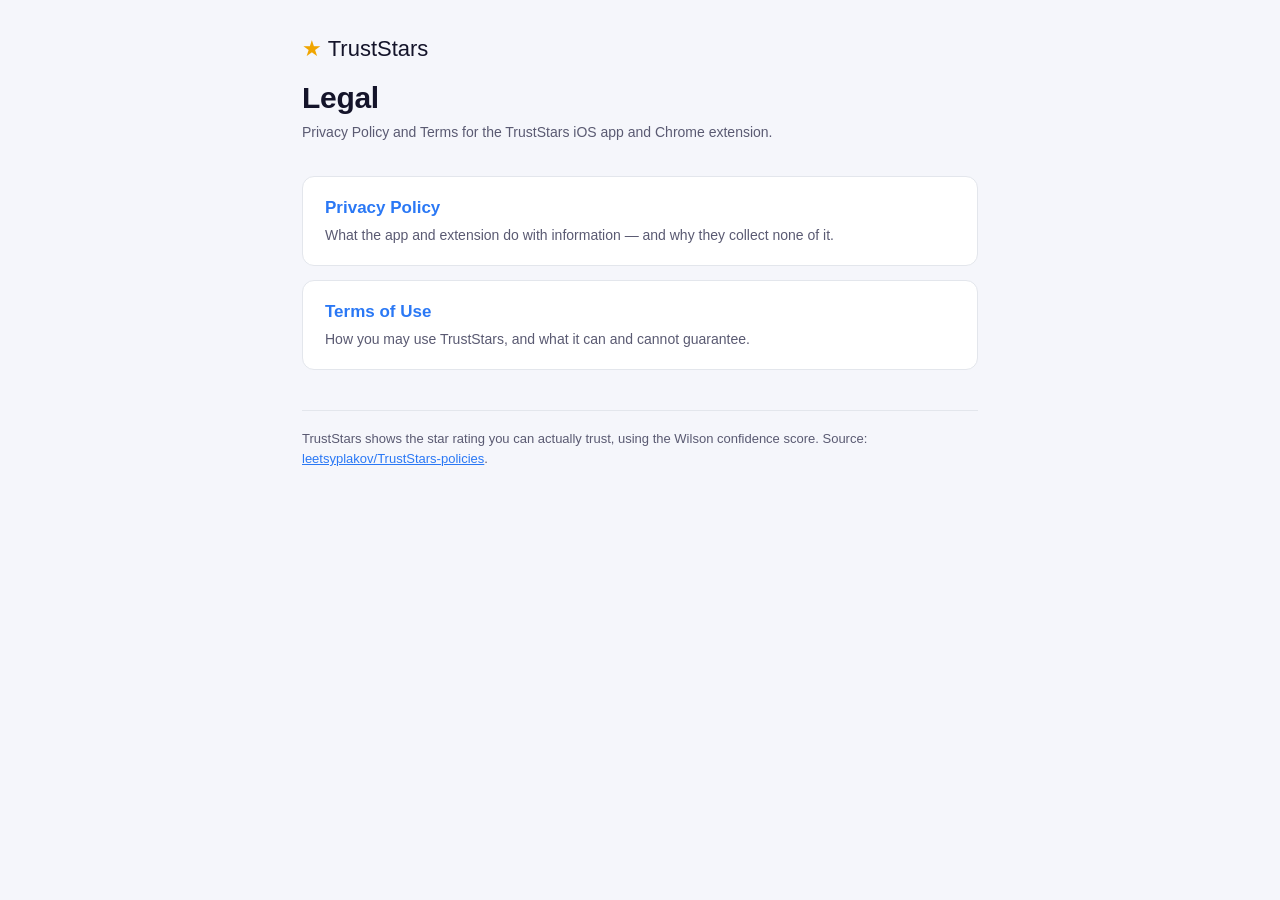
==== index.html @ 1eb6f5e9 "TrustStars legal: privacy policy and terms Static GitHub Pages site for the TrustStars app + Chrome " ====
<!doctype html>
<html lang="en">
<head>
<meta charset="utf-8" />
<meta name="viewport" content="width=device-width, initial-scale=1" />
<title>TrustStars — Legal</title>
<link rel="stylesheet" href="style.css" />
</head>
<body>
<div class="wrap">
    <header>
        <div class="brand"><span class="star">★</span> TrustStars</div>
        <h1>Legal</h1>
        <p class="lede">Privacy Policy and Terms for the TrustStars iOS app and Chrome extension.</p>
    </header>

    <a class="list-card" href="privacy.html">
        <h3>Privacy Policy</h3>
        <p>What the app and extension do with information — and why they collect none of it.</p>
    </a>

    <a class="list-card" href="terms.html">
        <h3>Terms of Use</h3>
        <p>How you may use TrustStars, and what it can and cannot guarantee.</p>
    </a>

    <footer>
        TrustStars shows the star rating you can actually trust, using the Wilson confidence score.
        Source: <a href="https://github.com/leetsyplakov/TrustStars-policies" target="_blank" rel="noopener">leetsyplakov/TrustStars-policies</a>.
    </footer>
</div>
</body>
</html>
---- style.css ----
:root {
    --bg: #f5f6fb;
    --card: #ffffff;
    --text: #14142a;
    --muted: #5a5a72;
    --accent: #2a78f5;
    --star: #f0a500;
    --border: #e3e6ec;
    --code-bg: #eef1f8;
}

@media (prefers-color-scheme: dark) {
    :root {
        --bg: #0f1426;
        --card: #1a2138;
        --text: #ecedf6;
        --muted: #a3a8bd;
        --accent: #6fa8ff;
        --star: #ffc73a;
        --border: #2a3350;
        --code-bg: #1f2742;
    }
}

* { box-sizing: border-box; }
html { -webkit-text-size-adjust: 100%; }
body {
    margin: 0;
    background: var(--bg);
    color: var(--text);
    font: 16px/1.55 -apple-system, BlinkMacSystemFont, "SF Pro Text", Helvetica, Arial, sans-serif;
}
.wrap { max-width: 720px; margin: 0 auto; padding: 32px 22px 80px; }
header { margin-bottom: 32px; }
header a { color: var(--accent); text-decoration: none; font-size: 14px; letter-spacing: 0.02em; }
.brand { font-size: 22px; }
.brand .star { color: var(--star); }
h1 { font-size: 30px; line-height: 1.2; margin: 14px 0 6px; letter-spacing: -0.01em; }
.lede { color: var(--muted); margin: 0 0 28px; font-size: 14px; }
h2 { font-size: 18px; margin: 32px 0 8px; letter-spacing: 0.01em; }
p, ul { margin: 0 0 12px; }
ul { padding-left: 20px; }
li { margin: 4px 0; }
a { color: var(--accent); }
strong { color: var(--text); }
.card {
    background: var(--card); border: 1px solid var(--border); border-radius: 14px;
    padding: 24px 28px; box-shadow: 0 1px 2px rgba(20, 20, 42, 0.05);
}
code { background: var(--code-bg); padding: 1px 6px; border-radius: 4px; font: 13px/1.5 "SF Mono", Menlo, monospace; }
footer { margin-top: 40px; padding-top: 18px; border-top: 1px solid var(--border); color: var(--muted); font-size: 13px; }
footer a { color: var(--accent); }
.list-card {
    display: block; padding: 18px 22px; margin-top: 14px;
    background: var(--card); border: 1px solid var(--border); border-radius: 12px;
    text-decoration: none; color: var(--text);
    transition: transform 0.1s ease, box-shadow 0.1s ease;
}
.list-card:hover { transform: translateY(-1px); box-shadow: 0 4px 14px rgba(42, 120, 245, 0.12); }
.list-card h3 { margin: 0 0 4px; font-size: 17px; color: var(--accent); }
.list-card p { margin: 0; color: var(--muted); font-size: 14px; }
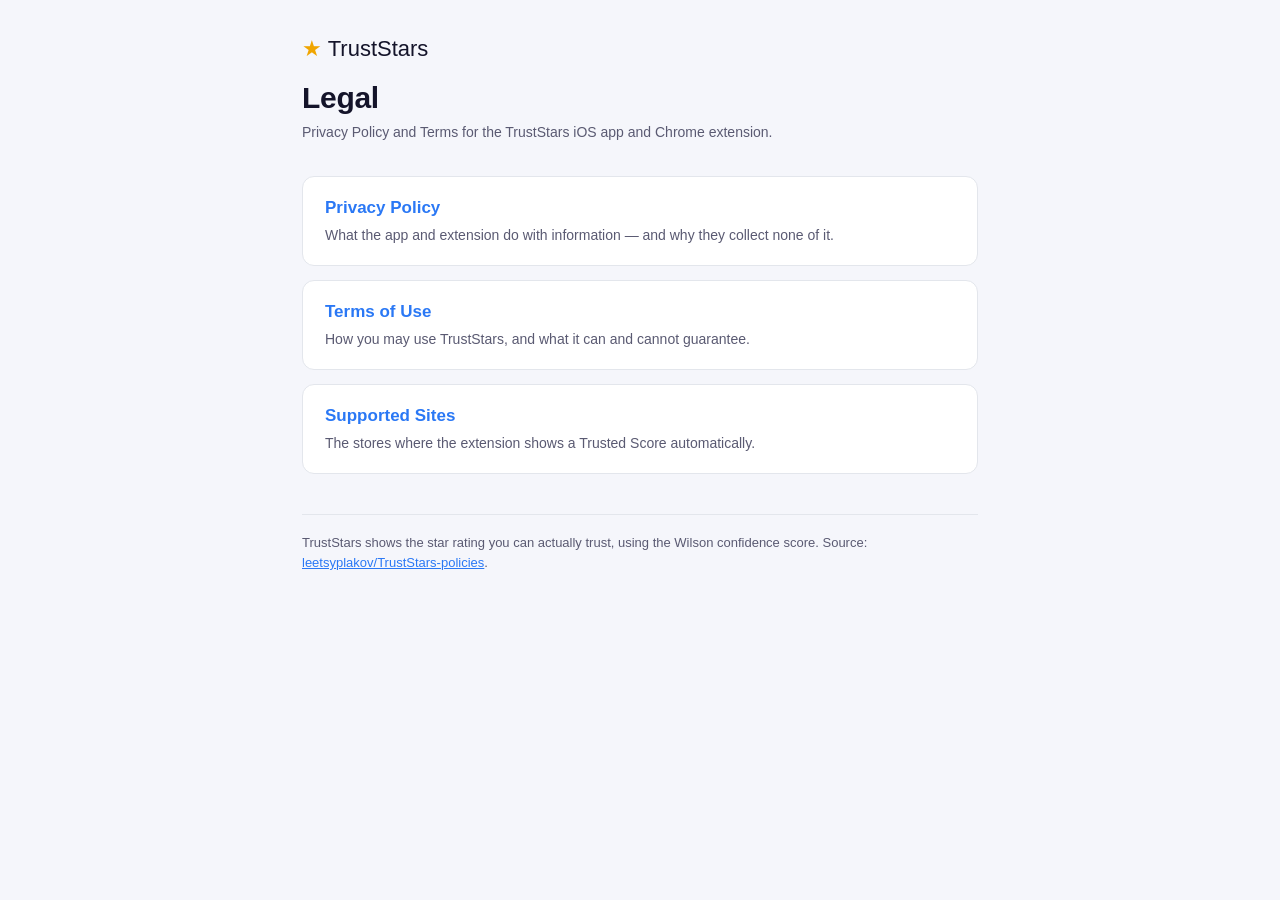
==== commit f1d4b865: "Add Supported Sites page; publish updated privacy policy Co-Authored-By: Claude Opus 4.8 <noreply@an" ====
--- a/index.html
+++ b/index.html
@@ -24,6 +24,11 @@
         <p>How you may use TrustStars, and what it can and cannot guarantee.</p>
     </a>
 
+    <a class="list-card" href="supported-sites.html">
+        <h3>Supported Sites</h3>
+        <p>The stores where the extension shows a Trusted Score automatically.</p>
+    </a>
+
     <footer>
         TrustStars shows the star rating you can actually trust, using the Wilson confidence score.
         Source: <a href="https://github.com/leetsyplakov/TrustStars-policies" target="_blank" rel="noopener">leetsyplakov/TrustStars-policies</a>.
--- a/style.css
+++ b/style.css
@@ -59,3 +59,9 @@
 .list-card:hover { transform: translateY(-1px); box-shadow: 0 4px 14px rgba(42, 120, 245, 0.12); }
 .list-card h3 { margin: 0 0 4px; font-size: 17px; color: var(--accent); }
 .list-card p { margin: 0; color: var(--muted); font-size: 14px; }
+.sites { width: 100%; border-collapse: collapse; margin: 8px 0 4px; font-size: 14px; }
+.sites th, .sites td { text-align: left; padding: 9px 10px; border-bottom: 1px solid var(--border); vertical-align: top; }
+.sites th { color: var(--muted); font-size: 11px; text-transform: uppercase; letter-spacing: 0.06em; }
+.sites td:first-child { font-weight: 600; white-space: nowrap; padding-right: 18px; }
+.sites code { font-size: 12px; }
+.note { color: var(--muted); font-size: 13px; margin-top: 14px; }
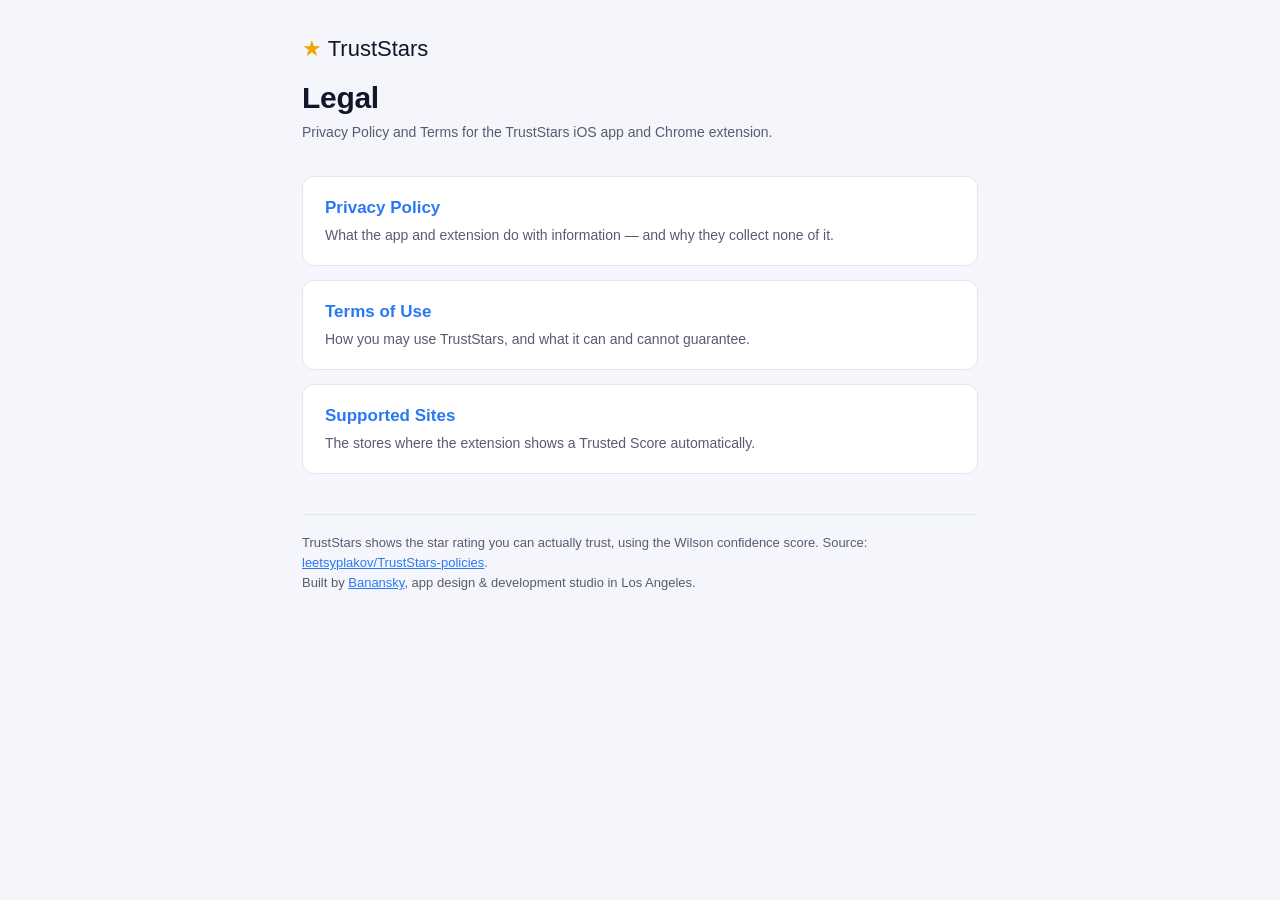
==== commit dfe38b24: "Footer: link to Banansky (app studio behind the app)" ====
--- a/index.html
+++ b/index.html
@@ -32,6 +32,8 @@
     <footer>
         TrustStars shows the star rating you can actually trust, using the Wilson confidence score.
         Source: <a href="https://github.com/leetsyplakov/TrustStars-policies" target="_blank" rel="noopener">leetsyplakov/TrustStars-policies</a>.
+    
+        <br>Built by <a href="https://banansky.com/">Banansky</a>, app design &amp; development studio in Los Angeles.
     </footer>
 </div>
 </body>
